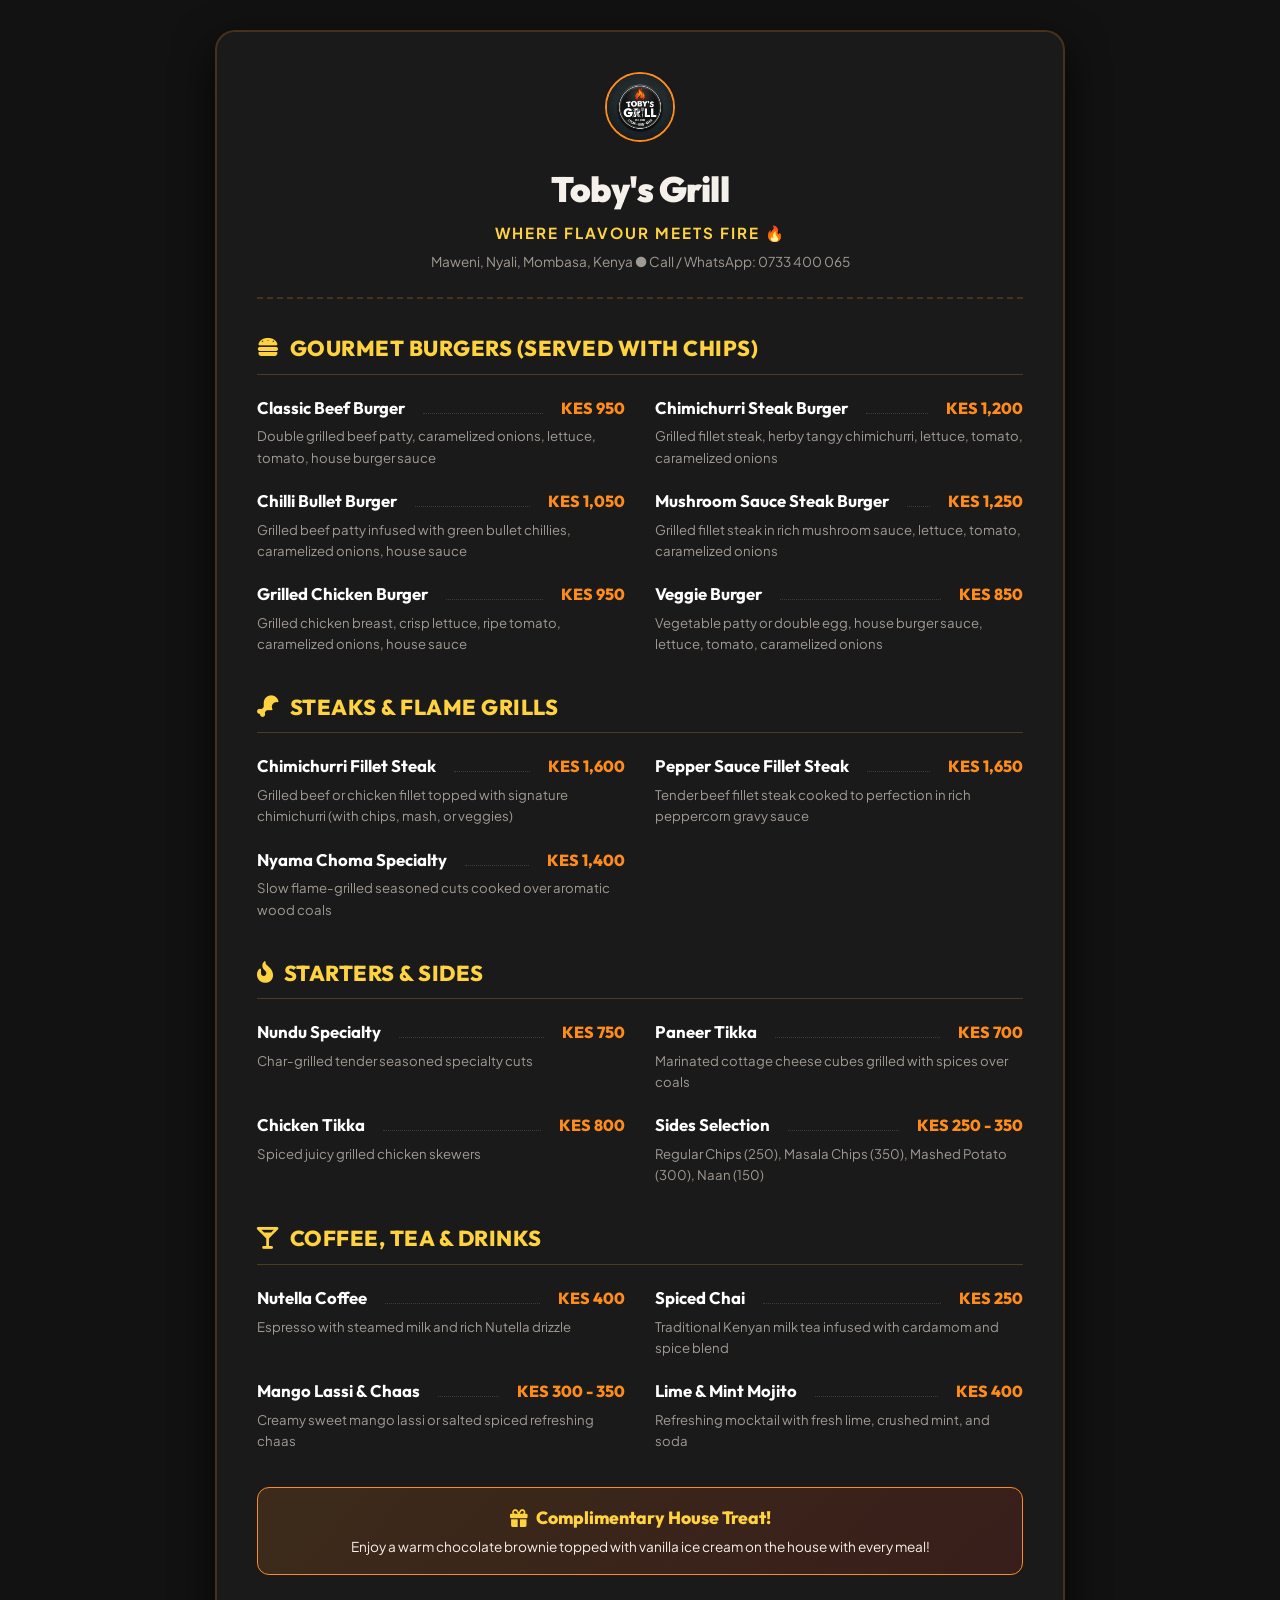
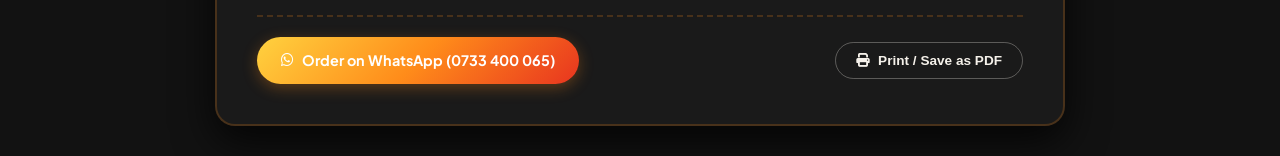
==== assets/menu/menu.html @ 83cc8712 "Add interactive digital menu mockup card (assets/menu/menu.html) and update menu pricing" ====
<!DOCTYPE html>
<html lang="en">
<head>
  <meta charset="UTF-8">
  <meta name="viewport" content="width=device-width, initial-scale=1.0">
  <title>Toby's Grill — Official Menu</title>
  
  <!-- Fonts & Icons -->
  <link rel="preconnect" href="https://fonts.googleapis.com">
  <link rel="preconnect" href="https://fonts.gstatic.com" crossorigin>
  <link href="https://fonts.googleapis.com/css2?family=Outfit:wght@600;700;800;900&family=Plus+Jakarta+Sans:wght@400;500;600;700&display=swap" rel="stylesheet">
  <link rel="stylesheet" href="https://cdnjs.cloudflare.com/ajax/libs/font-awesome/6.4.0/css/all.min.css">
  
  <style>
    :root {
      --bg-dark: #121212;
      --bg-card: #1a1a1a;
      --flame-yellow: #ffd23f;
      --flame-orange: #ff8c1a;
      --flame-red: #e8351f;
      --flame-gradient: linear-gradient(135deg, #ffd23f 0%, #ff8c1a 50%, #e8351f 100%);
      --text-main: #f5f1ea;
      --text-muted: #a09a92;
      --border-color: rgba(255, 140, 26, 0.2);
      --font-heading: 'Outfit', sans-serif;
      --font-body: 'Plus Jakarta Sans', sans-serif;
    }

    * { box-sizing: border-box; margin: 0; padding: 0; }
    body {
      background-color: var(--bg-dark);
      color: var(--text-main);
      font-family: var(--font-body);
      line-height: 1.6;
      padding: 30px 15px;
    }

    .menu-board {
      max-width: 850px;
      margin: 0 auto;
      background: var(--bg-card);
      border: 2px solid var(--border-color);
      border-radius: 20px;
      padding: 40px;
      box-shadow: 0 15px 40px rgba(0,0,0,0.8);
      position: relative;
    }

    .menu-header {
      text-align: center;
      padding-bottom: 24px;
      border-bottom: 2px dashed var(--border-color);
      margin-bottom: 32px;
    }

    .logo-badge {
      width: 70px;
      height: 70px;
      border-radius: 50%;
      border: 2px solid var(--flame-orange);
      margin: 0 auto 12px;
      object-fit: cover;
    }

    .menu-title {
      font-family: var(--font-heading);
      font-size: 2.2rem;
      font-weight: 900;
      letter-spacing: -0.5px;
    }

    .menu-tagline {
      color: var(--flame-yellow);
      font-size: 0.95rem;
      font-weight: 700;
      text-transform: uppercase;
      letter-spacing: 2px;
      margin-top: 4px;
    }

    .location-text {
      color: var(--text-muted);
      font-size: 0.85rem;
      margin-top: 6px;
    }

    .menu-section {
      margin-bottom: 36px;
    }

    .section-heading {
      font-family: var(--font-heading);
      font-size: 1.35rem;
      font-weight: 800;
      color: var(--flame-yellow);
      display: flex;
      align-items: center;
      gap: 10px;
      padding-bottom: 8px;
      border-bottom: 1px solid rgba(255, 210, 63, 0.2);
      margin-bottom: 20px;
      text-transform: uppercase;
      letter-spacing: 0.5px;
    }

    .menu-grid {
      display: grid;
      grid-template-columns: 1fr 1fr;
      gap: 20px 30px;
    }

    .menu-item {
      display: flex;
      flex-direction: column;
    }

    .item-header {
      display: flex;
      justify-content: space-between;
      align-items: baseline;
      gap: 10px;
    }

    .item-name {
      font-family: var(--font-heading);
      font-weight: 700;
      font-size: 1.05rem;
      color: #ffffff;
    }

    .item-dots {
      flex-grow: 1;
      border-bottom: 1px dotted rgba(255, 255, 255, 0.15);
      margin: 0 8px;
    }

    .item-price {
      font-family: var(--font-heading);
      font-weight: 800;
      font-size: 1rem;
      color: var(--flame-orange);
      white-space: nowrap;
    }

    .item-desc {
      font-size: 0.825rem;
      color: var(--text-muted);
      margin-top: 4px;
    }

    .treat-banner {
      background: linear-gradient(135deg, rgba(255, 140, 26, 0.15) 0%, rgba(232, 53, 31, 0.15) 100%);
      border: 1px solid var(--flame-orange);
      border-radius: 12px;
      padding: 16px 20px;
      text-align: center;
      margin-top: 24px;
    }

    .treat-title {
      font-family: var(--font-heading);
      font-weight: 800;
      color: var(--flame-yellow);
      font-size: 1.1rem;
      display: flex;
      align-items: center;
      justify-content: center;
      gap: 8px;
    }

    .treat-desc {
      font-size: 0.85rem;
      color: var(--text-main);
      margin-top: 4px;
    }

    .menu-footer {
      margin-top: 40px;
      padding-top: 20px;
      border-top: 2px dashed var(--border-color);
      display: flex;
      justify-content: space-between;
      align-items: center;
      flex-wrap: wrap;
      gap: 16px;
    }

    .btn-order {
      display: inline-flex;
      align-items: center;
      gap: 8px;
      background: var(--flame-gradient);
      color: #fff;
      padding: 12px 24px;
      border-radius: 9999px;
      font-weight: 700;
      text-decoration: none;
      font-size: 0.9rem;
      box-shadow: 0 4px 15px rgba(255,140,26,0.3);
    }

    .btn-print {
      display: inline-flex;
      align-items: center;
      gap: 8px;
      background: transparent;
      border: 1px solid rgba(245, 241, 234, 0.3);
      color: var(--text-main);
      padding: 10px 20px;
      border-radius: 9999px;
      font-weight: 600;
      cursor: pointer;
      font-size: 0.85rem;
    }

    @media (max-width: 768px) {
      .menu-board { padding: 24px 16px; }
      .menu-grid { grid-template-columns: 1fr; gap: 16px; }
      .menu-title { font-size: 1.75rem; }
      .menu-footer { flex-direction: column; text-align: center; }
      .btn-order, .btn-print { width: 100%; justify-content: center; }
    }

    @media print {
      body { background: #fff; color: #000; padding: 0; }
      .menu-board { border: 1px solid #000; box-shadow: none; background: #fff; color: #000; }
      .item-name { color: #000; }
      .item-price { color: #d32f2f; }
      .item-desc { color: #555; }
      .btn-order, .btn-print { display: none; }
    }
  </style>
</head>
<body>

  <div class="menu-board">
    
    <!-- Header -->
    <div class="menu-header">
      <img src="../images/logo.jpg" alt="Toby's Grill Logo" class="logo-badge">
      <h1 class="menu-title">Toby's Grill</h1>
      <div class="menu-tagline">Where Flavour Meets Fire 🔥</div>
      <div class="location-text">Maweni, Nyali, Mombasa, Kenya ● Call / WhatsApp: 0733 400 065</div>
    </div>

    <!-- Section 1: Burgers -->
    <div class="menu-section">
      <div class="section-heading"><i class="fas fa-hamburger"></i> Gourmet Burgers (Served with Chips)</div>
      <div class="menu-grid">
        
        <div class="menu-item">
          <div class="item-header">
            <span class="item-name">Classic Beef Burger</span>
            <span class="item-dots"></span>
            <span class="item-price">KES 950</span>
          </div>
          <p class="item-desc">Double grilled beef patty, caramelized onions, lettuce, tomato, house burger sauce</p>
        </div>

        <div class="menu-item">
          <div class="item-header">
            <span class="item-name">Chimichurri Steak Burger</span>
            <span class="item-dots"></span>
            <span class="item-price">KES 1,200</span>
          </div>
          <p class="item-desc">Grilled fillet steak, herby tangy chimichurri, lettuce, tomato, caramelized onions</p>
        </div>

        <div class="menu-item">
          <div class="item-header">
            <span class="item-name">Chilli Bullet Burger</span>
            <span class="item-dots"></span>
            <span class="item-price">KES 1,050</span>
          </div>
          <p class="item-desc">Grilled beef patty infused with green bullet chillies, caramelized onions, house sauce</p>
        </div>

        <div class="menu-item">
          <div class="item-header">
            <span class="item-name">Mushroom Sauce Steak Burger</span>
            <span class="item-dots"></span>
            <span class="item-price">KES 1,250</span>
          </div>
          <p class="item-desc">Grilled fillet steak in rich mushroom sauce, lettuce, tomato, caramelized onions</p>
        </div>

        <div class="menu-item">
          <div class="item-header">
            <span class="item-name">Grilled Chicken Burger</span>
            <span class="item-dots"></span>
            <span class="item-price">KES 950</span>
          </div>
          <p class="item-desc">Grilled chicken breast, crisp lettuce, ripe tomato, caramelized onions, house sauce</p>
        </div>

        <div class="menu-item">
          <div class="item-header">
            <span class="item-name">Veggie Burger</span>
            <span class="item-dots"></span>
            <span class="item-price">KES 850</span>
          </div>
          <p class="item-desc">Vegetable patty or double egg, house burger sauce, lettuce, tomato, caramelized onions</p>
        </div>

      </div>
    </div>

    <!-- Section 2: Steaks & Grills -->
    <div class="menu-section">
      <div class="section-heading"><i class="fas fa-drumstick-bite"></i> Steaks & Flame Grills</div>
      <div class="menu-grid">
        
        <div class="menu-item">
          <div class="item-header">
            <span class="item-name">Chimichurri Fillet Steak</span>
            <span class="item-dots"></span>
            <span class="item-price">KES 1,600</span>
          </div>
          <p class="item-desc">Grilled beef or chicken fillet topped with signature chimichurri (with chips, mash, or veggies)</p>
        </div>

        <div class="menu-item">
          <div class="item-header">
            <span class="item-name">Pepper Sauce Fillet Steak</span>
            <span class="item-dots"></span>
            <span class="item-price">KES 1,650</span>
          </div>
          <p class="item-desc">Tender beef fillet steak cooked to perfection in rich peppercorn gravy sauce</p>
        </div>

        <div class="menu-item">
          <div class="item-header">
            <span class="item-name">Nyama Choma Specialty</span>
            <span class="item-dots"></span>
            <span class="item-price">KES 1,400</span>
          </div>
          <p class="item-desc">Slow flame-grilled seasoned cuts cooked over aromatic wood coals</p>
        </div>

      </div>
    </div>

    <!-- Section 3: Starters & Sides -->
    <div class="menu-section">
      <div class="section-heading"><i class="fas fa-fire-alt"></i> Starters & Sides</div>
      <div class="menu-grid">
        
        <div class="menu-item">
          <div class="item-header">
            <span class="item-name">Nundu Specialty</span>
            <span class="item-dots"></span>
            <span class="item-price">KES 750</span>
          </div>
          <p class="item-desc">Char-grilled tender seasoned specialty cuts</p>
        </div>

        <div class="menu-item">
          <div class="item-header">
            <span class="item-name">Paneer Tikka</span>
            <span class="item-dots"></span>
            <span class="item-price">KES 700</span>
          </div>
          <p class="item-desc">Marinated cottage cheese cubes grilled with spices over coals</p>
        </div>

        <div class="menu-item">
          <div class="item-header">
            <span class="item-name">Chicken Tikka</span>
            <span class="item-dots"></span>
            <span class="item-price">KES 800</span>
          </div>
          <p class="item-desc">Spiced juicy grilled chicken skewers</p>
        </div>

        <div class="menu-item">
          <div class="item-header">
            <span class="item-name">Sides Selection</span>
            <span class="item-dots"></span>
            <span class="item-price">KES 250 - 350</span>
          </div>
          <p class="item-desc">Regular Chips (250), Masala Chips (350), Mashed Potato (300), Naan (150)</p>
        </div>

      </div>
    </div>

    <!-- Section 4: Drinks & Beverages -->
    <div class="menu-section">
      <div class="section-heading"><i class="fas fa-glass-martini-alt"></i> Coffee, Tea & Drinks</div>
      <div class="menu-grid">
        
        <div class="menu-item">
          <div class="item-header">
            <span class="item-name">Nutella Coffee</span>
            <span class="item-dots"></span>
            <span class="item-price">KES 400</span>
          </div>
          <p class="item-desc">Espresso with steamed milk and rich Nutella drizzle</p>
        </div>

        <div class="menu-item">
          <div class="item-header">
            <span class="item-name">Spiced Chai</span>
            <span class="item-dots"></span>
            <span class="item-price">KES 250</span>
          </div>
          <p class="item-desc">Traditional Kenyan milk tea infused with cardamom and spice blend</p>
        </div>

        <div class="menu-item">
          <div class="item-header">
            <span class="item-name">Mango Lassi & Chaas</span>
            <span class="item-dots"></span>
            <span class="item-price">KES 300 - 350</span>
          </div>
          <p class="item-desc">Creamy sweet mango lassi or salted spiced refreshing chaas</p>
        </div>

        <div class="menu-item">
          <div class="item-header">
            <span class="item-name">Lime & Mint Mojito</span>
            <span class="item-dots"></span>
            <span class="item-price">KES 400</span>
          </div>
          <p class="item-desc">Refreshing mocktail with fresh lime, crushed mint, and soda</p>
        </div>

      </div>
    </div>

    <!-- Complimentary Banner -->
    <div class="treat-banner">
      <div class="treat-title"><i class="fas fa-gift"></i> Complimentary House Treat!</div>
      <div class="treat-desc">Enjoy a warm chocolate brownie topped with vanilla ice cream on the house with every meal!</div>
    </div>

    <!-- Footer -->
    <div class="menu-footer">
      <a href="https://wa.me/254733400065?text=Hi%20Toby's%20Grill,%20I'd%20like%20to%20place%20an%20order%20from%20the%20menu%20%F0%9F%94%A5" 
         target="_blank" class="btn-order">
        <i class="fab fa-whatsapp"></i> Order on WhatsApp (0733 400 065)
      </a>

      <button class="btn-print" onclick="window.print();">
        <i class="fas fa-print"></i> Print / Save as PDF
      </button>
    </div>

  </div>

</body>
</html>
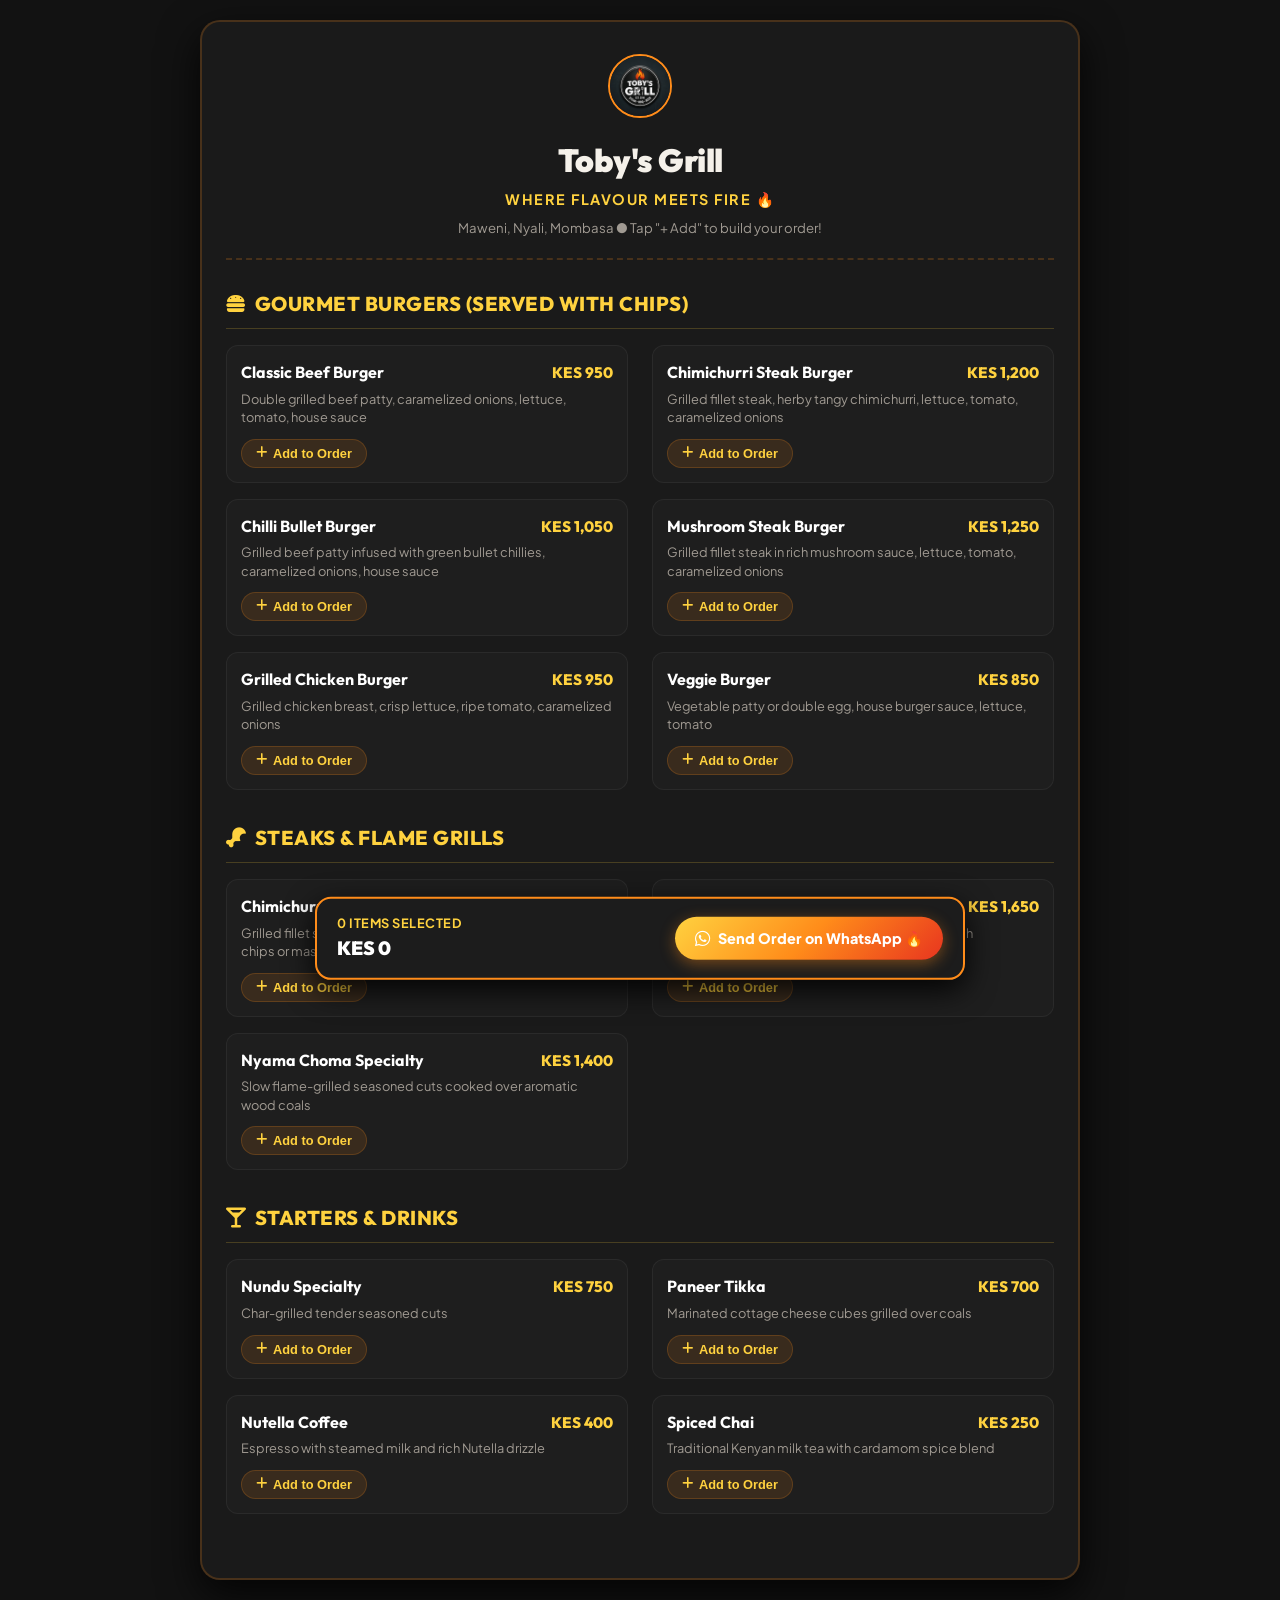
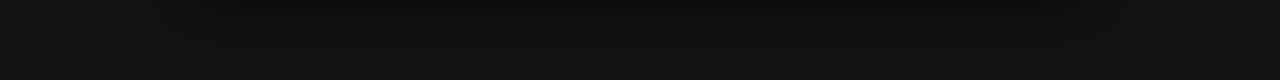
==== commit 3d5f077c: "Add interactive multi-item selection and floating WhatsApp order cart bar" ====
--- a/assets/menu/menu.html
+++ b/assets/menu/menu.html
@@ -3,7 +3,7 @@
 <head>
   <meta charset="UTF-8">
   <meta name="viewport" content="width=device-width, initial-scale=1.0">
-  <title>Toby's Grill — Official Menu</title>
+  <title>Toby's Grill — Interactive Menu & Order Builder</title>
   
   <!-- Fonts & Icons -->
   <link rel="preconnect" href="https://fonts.googleapis.com">
@@ -32,73 +32,73 @@
       color: var(--text-main);
       font-family: var(--font-body);
       line-height: 1.6;
-      padding: 30px 15px;
+      padding: 20px 15px 100px; /* Extra bottom space for floating cart */
     }
 
     .menu-board {
-      max-width: 850px;
+      max-width: 880px;
       margin: 0 auto;
       background: var(--bg-card);
       border: 2px solid var(--border-color);
       border-radius: 20px;
-      padding: 40px;
+      padding: 32px 24px;
       box-shadow: 0 15px 40px rgba(0,0,0,0.8);
       position: relative;
     }
 
     .menu-header {
       text-align: center;
-      padding-bottom: 24px;
+      padding-bottom: 20px;
       border-bottom: 2px dashed var(--border-color);
-      margin-bottom: 32px;
+      margin-bottom: 28px;
     }
 
     .logo-badge {
-      width: 70px;
-      height: 70px;
+      width: 64px;
+      height: 64px;
       border-radius: 50%;
       border: 2px solid var(--flame-orange);
-      margin: 0 auto 12px;
+      margin: 0 auto 10px;
       object-fit: cover;
     }
 
     .menu-title {
       font-family: var(--font-heading);
-      font-size: 2.2rem;
+      font-size: 2rem;
       font-weight: 900;
       letter-spacing: -0.5px;
     }
 
     .menu-tagline {
       color: var(--flame-yellow);
-      font-size: 0.95rem;
+      font-size: 0.9rem;
       font-weight: 700;
       text-transform: uppercase;
-      letter-spacing: 2px;
-      margin-top: 4px;
+      letter-spacing: 1.5px;
+      margin-top: 2px;
     }
 
     .location-text {
       color: var(--text-muted);
-      font-size: 0.85rem;
+      font-size: 0.825rem;
       margin-top: 6px;
     }
 
     .menu-section {
-      margin-bottom: 36px;
+      margin-bottom: 32px;
     }
 
     .section-heading {
       font-family: var(--font-heading);
-      font-size: 1.35rem;
+      font-size: 1.25rem;
       font-weight: 800;
       color: var(--flame-yellow);
       display: flex;
       align-items: center;
-      gap: 10px;
+      gap: 8px;
       padding-bottom: 8px;
       border-bottom: 1px solid rgba(255, 210, 63, 0.2);
-      margin-bottom: 20px;
+      margin-bottom: 16px;
       text-transform: uppercase;
       letter-spacing: 0.5px;
     }
@@ -106,128 +106,189 @@
     .menu-grid {
       display: grid;
       grid-template-columns: 1fr 1fr;
-      gap: 20px 30px;
+      gap: 16px 24px;
     }
 
     .menu-item {
+      background: rgba(255, 255, 255, 0.02);
+      border: 1px solid rgba(255, 255, 255, 0.05);
+      border-radius: 12px;
+      padding: 14px;
       display: flex;
       flex-direction: column;
+      justify-content: space-between;
+      transition: border-color 0.2s ease;
+    }
+
+    .menu-item:hover, .menu-item.selected {
+      border-color: var(--flame-orange);
     }
 
     .item-header {
       display: flex;
       justify-content: space-between;
       align-items: baseline;
-      gap: 10px;
+      gap: 8px;
     }
 
     .item-name {
       font-family: var(--font-heading);
       font-weight: 700;
-      font-size: 1.05rem;
+      font-size: 1rem;
       color: #ffffff;
-    }
-
-    .item-dots {
-      flex-grow: 1;
-      border-bottom: 1px dotted rgba(255, 255, 255, 0.15);
-      margin: 0 8px;
     }
 
     .item-price {
       font-family: var(--font-heading);
       font-weight: 800;
-      font-size: 1rem;
-      color: var(--flame-orange);
+      font-size: 0.95rem;
+      color: var(--flame-yellow);
       white-space: nowrap;
     }
 
     .item-desc {
-      font-size: 0.825rem;
+      font-size: 0.8rem;
       color: var(--text-muted);
-      margin-top: 4px;
-    }
-
-    .treat-banner {
-      background: linear-gradient(135deg, rgba(255, 140, 26, 0.15) 0%, rgba(232, 53, 31, 0.15) 100%);
+      margin: 4px 0 12px;
+      line-height: 1.45;
+    }
+
+    .item-action-bar {
+      display: flex;
+      align-items: center;
+      justify-content: space-between;
+      margin-top: auto;
+    }
+
+    .add-btn {
+      background: rgba(255, 140, 26, 0.12);
+      color: var(--flame-yellow);
+      border: 1px solid var(--border-color);
+      padding: 6px 14px;
+      border-radius: 9999px;
+      font-size: 0.8rem;
+      font-weight: 700;
+      cursor: pointer;
+      display: inline-flex;
+      align-items: center;
+      gap: 6px;
+      transition: all 0.2s ease;
+    }
+
+    .add-btn:hover {
+      background: var(--flame-gradient);
+      color: #fff;
+      border-color: transparent;
+    }
+
+    .qty-controls {
+      display: none;
+      align-items: center;
+      gap: 8px;
+      background: rgba(255, 140, 26, 0.15);
       border: 1px solid var(--flame-orange);
-      border-radius: 12px;
-      padding: 16px 20px;
-      text-align: center;
-      margin-top: 24px;
-    }
-
-    .treat-title {
-      font-family: var(--font-heading);
+      border-radius: 9999px;
+      padding: 3px 8px;
+    }
+
+    .qty-btn {
+      background: none;
+      border: none;
+      color: var(--flame-yellow);
+      font-size: 0.9rem;
       font-weight: 800;
-      color: var(--flame-yellow);
-      font-size: 1.1rem;
+      cursor: pointer;
+      width: 24px;
+      height: 24px;
       display: flex;
       align-items: center;
       justify-content: center;
-      gap: 8px;
-    }
-
-    .treat-desc {
+      border-radius: 50%;
+    }
+
+    .qty-btn:hover {
+      background: rgba(255, 255, 255, 0.2);
+    }
+
+    .qty-count {
       font-size: 0.85rem;
-      color: var(--text-main);
-      margin-top: 4px;
-    }
-
-    .menu-footer {
-      margin-top: 40px;
-      padding-top: 20px;
-      border-top: 2px dashed var(--border-color);
+      font-weight: 800;
+      color: #ffffff;
+      min-width: 16px;
+      text-align: center;
+    }
+
+    /* Floating WhatsApp Cart Bar */
+    .floating-cart {
+      position: fixed;
+      bottom: 20px;
+      left: 50%;
+      transform: translateX(-50%) translateY(120%);
+      width: 90%;
+      max-width: 650px;
+      background: #1c1c1c;
+      border: 2px solid var(--flame-orange);
+      border-radius: 16px;
+      padding: 14px 20px;
+      box-shadow: 0 10px 30px rgba(0, 0, 0, 0.9);
       display: flex;
+      align-items: center;
       justify-content: space-between;
-      align-items: center;
-      flex-wrap: wrap;
-      gap: 16px;
-    }
-
-    .btn-order {
+      gap: 12px;
+      z-index: 1000;
+      transition: transform 0.35s cubic-bezier(0.175, 0.885, 0.32, 1.275);
+    }
+
+    .floating-cart.active {
+      transform: translateX(-50%) translateY(0);
+    }
+
+    .cart-summary {
+      display: flex;
+      flex-direction: column;
+    }
+
+    .cart-count-badge {
+      font-size: 0.8rem;
+      color: var(--flame-yellow);
+      font-weight: 700;
+      text-transform: uppercase;
+      letter-spacing: 0.5px;
+    }
+
+    .cart-total-price {
+      font-family: var(--font-heading);
+      font-size: 1.2rem;
+      font-weight: 900;
+      color: #ffffff;
+    }
+
+    .btn-send-whatsapp {
+      background: var(--flame-gradient);
+      color: #ffffff;
+      padding: 10px 20px;
+      border-radius: 9999px;
+      font-weight: 800;
+      font-size: 0.9rem;
+      border: none;
+      cursor: pointer;
       display: inline-flex;
       align-items: center;
       gap: 8px;
-      background: var(--flame-gradient);
-      color: #fff;
-      padding: 12px 24px;
-      border-radius: 9999px;
-      font-weight: 700;
       text-decoration: none;
-      font-size: 0.9rem;
-      box-shadow: 0 4px 15px rgba(255,140,26,0.3);
-    }
-
-    .btn-print {
-      display: inline-flex;
-      align-items: center;
-      gap: 8px;
-      background: transparent;
-      border: 1px solid rgba(245, 241, 234, 0.3);
-      color: var(--text-main);
-      padding: 10px 20px;
-      border-radius: 9999px;
-      font-weight: 600;
-      cursor: pointer;
-      font-size: 0.85rem;
+      box-shadow: 0 4px 15px rgba(255, 140, 26, 0.4);
+    }
+
+    .btn-send-whatsapp:hover {
+      transform: scale(1.03);
     }
 
     @media (max-width: 768px) {
-      .menu-board { padding: 24px 16px; }
-      .menu-grid { grid-template-columns: 1fr; gap: 16px; }
-      .menu-title { font-size: 1.75rem; }
-      .menu-footer { flex-direction: column; text-align: center; }
-      .btn-order, .btn-print { width: 100%; justify-content: center; }
-    }
-
-    @media print {
-      body { background: #fff; color: #000; padding: 0; }
-      .menu-board { border: 1px solid #000; box-shadow: none; background: #fff; color: #000; }
-      .item-name { color: #000; }
-      .item-price { color: #d32f2f; }
-      .item-desc { color: #555; }
-      .btn-order, .btn-print { display: none; }
+      .menu-board { padding: 20px 14px; }
+      .menu-grid { grid-template-columns: 1fr; }
+      .floating-cart { width: 94%; padding: 12px 14px; }
+      .cart-total-price { font-size: 1.05rem; }
+      .btn-send-whatsapp { font-size: 0.825rem; padding: 9px 14px; }
     }
   </style>
 </head>
@@ -240,7 +301,7 @@
       <img src="../images/logo.jpg" alt="Toby's Grill Logo" class="logo-badge">
       <h1 class="menu-title">Toby's Grill</h1>
       <div class="menu-tagline">Where Flavour Meets Fire 🔥</div>
-      <div class="location-text">Maweni, Nyali, Mombasa, Kenya ● Call / WhatsApp: 0733 400 065</div>
+      <div class="location-text">Maweni, Nyali, Mombasa ● Tap "+ Add" to build your order!</div>
     </div>
 
     <!-- Section 1: Burgers -->
@@ -248,58 +309,100 @@
       <div class="section-heading"><i class="fas fa-hamburger"></i> Gourmet Burgers (Served with Chips)</div>
       <div class="menu-grid">
         
-        <div class="menu-item">
+        <div class="menu-item" data-id="classic-beef" data-name="Classic Beef Burger" data-price="950">
           <div class="item-header">
             <span class="item-name">Classic Beef Burger</span>
-            <span class="item-dots"></span>
             <span class="item-price">KES 950</span>
           </div>
-          <p class="item-desc">Double grilled beef patty, caramelized onions, lettuce, tomato, house burger sauce</p>
-        </div>
-
-        <div class="menu-item">
+          <p class="item-desc">Double grilled beef patty, caramelized onions, lettuce, tomato, house sauce</p>
+          <div class="item-action-bar">
+            <button class="add-btn" onclick="addToCart(this)"><i class="fas fa-plus"></i> Add to Order</button>
+            <div class="qty-controls">
+              <button class="qty-btn" onclick="changeQty(this, -1)">-</button>
+              <span class="qty-count">1</span>
+              <button class="qty-btn" onclick="changeQty(this, 1)">+</button>
+            </div>
+          </div>
+        </div>
+
+        <div class="menu-item" data-id="chimichurri-burger" data-name="Chimichurri Steak Burger" data-price="1200">
           <div class="item-header">
             <span class="item-name">Chimichurri Steak Burger</span>
-            <span class="item-dots"></span>
             <span class="item-price">KES 1,200</span>
           </div>
           <p class="item-desc">Grilled fillet steak, herby tangy chimichurri, lettuce, tomato, caramelized onions</p>
-        </div>
-
-        <div class="menu-item">
+          <div class="item-action-bar">
+            <button class="add-btn" onclick="addToCart(this)"><i class="fas fa-plus"></i> Add to Order</button>
+            <div class="qty-controls">
+              <button class="qty-btn" onclick="changeQty(this, -1)">-</button>
+              <span class="qty-count">1</span>
+              <button class="qty-btn" onclick="changeQty(this, 1)">+</button>
+            </div>
+          </div>
+        </div>
+
+        <div class="menu-item" data-id="chilli-bullet" data-name="Chilli Bullet Burger" data-price="1050">
           <div class="item-header">
             <span class="item-name">Chilli Bullet Burger</span>
-            <span class="item-dots"></span>
             <span class="item-price">KES 1,050</span>
           </div>
           <p class="item-desc">Grilled beef patty infused with green bullet chillies, caramelized onions, house sauce</p>
-        </div>
-
-        <div class="menu-item">
-          <div class="item-header">
-            <span class="item-name">Mushroom Sauce Steak Burger</span>
-            <span class="item-dots"></span>
+          <div class="item-action-bar">
+            <button class="add-btn" onclick="addToCart(this)"><i class="fas fa-plus"></i> Add to Order</button>
+            <div class="qty-controls">
+              <button class="qty-btn" onclick="changeQty(this, -1)">-</button>
+              <span class="qty-count">1</span>
+              <button class="qty-btn" onclick="changeQty(this, 1)">+</button>
+            </div>
+          </div>
+        </div>
+
+        <div class="menu-item" data-id="mushroom-steak-burger" data-name="Mushroom Sauce Steak Burger" data-price="1250">
+          <div class="item-header">
+            <span class="item-name">Mushroom Steak Burger</span>
             <span class="item-price">KES 1,250</span>
           </div>
           <p class="item-desc">Grilled fillet steak in rich mushroom sauce, lettuce, tomato, caramelized onions</p>
-        </div>
-
-        <div class="menu-item">
+          <div class="item-action-bar">
+            <button class="add-btn" onclick="addToCart(this)"><i class="fas fa-plus"></i> Add to Order</button>
+            <div class="qty-controls">
+              <button class="qty-btn" onclick="changeQty(this, -1)">-</button>
+              <span class="qty-count">1</span>
+              <button class="qty-btn" onclick="changeQty(this, 1)">+</button>
+            </div>
+          </div>
+        </div>
+
+        <div class="menu-item" data-id="chicken-burger" data-name="Grilled Chicken Burger" data-price="950">
           <div class="item-header">
             <span class="item-name">Grilled Chicken Burger</span>
-            <span class="item-dots"></span>
             <span class="item-price">KES 950</span>
           </div>
-          <p class="item-desc">Grilled chicken breast, crisp lettuce, ripe tomato, caramelized onions, house sauce</p>
-        </div>
-
-        <div class="menu-item">
+          <p class="item-desc">Grilled chicken breast, crisp lettuce, ripe tomato, caramelized onions</p>
+          <div class="item-action-bar">
+            <button class="add-btn" onclick="addToCart(this)"><i class="fas fa-plus"></i> Add to Order</button>
+            <div class="qty-controls">
+              <button class="qty-btn" onclick="changeQty(this, -1)">-</button>
+              <span class="qty-count">1</span>
+              <button class="qty-btn" onclick="changeQty(this, 1)">+</button>
+            </div>
+          </div>
+        </div>
+
+        <div class="menu-item" data-id="veggie-burger" data-name="Veggie Burger" data-price="850">
           <div class="item-header">
             <span class="item-name">Veggie Burger</span>
-            <span class="item-dots"></span>
             <span class="item-price">KES 850</span>
           </div>
-          <p class="item-desc">Vegetable patty or double egg, house burger sauce, lettuce, tomato, caramelized onions</p>
+          <p class="item-desc">Vegetable patty or double egg, house burger sauce, lettuce, tomato</p>
+          <div class="item-action-bar">
+            <button class="add-btn" onclick="addToCart(this)"><i class="fas fa-plus"></i> Add to Order</button>
+            <div class="qty-controls">
+              <button class="qty-btn" onclick="changeQty(this, -1)">-</button>
+              <span class="qty-count">1</span>
+              <button class="qty-btn" onclick="changeQty(this, 1)">+</button>
+            </div>
+          </div>
         </div>
 
       </div>
@@ -310,143 +413,238 @@
       <div class="section-heading"><i class="fas fa-drumstick-bite"></i> Steaks & Flame Grills</div>
       <div class="menu-grid">
         
-        <div class="menu-item">
+        <div class="menu-item" data-id="chimichurri-steak" data-name="Chimichurri Fillet Steak" data-price="1600">
           <div class="item-header">
             <span class="item-name">Chimichurri Fillet Steak</span>
-            <span class="item-dots"></span>
             <span class="item-price">KES 1,600</span>
           </div>
-          <p class="item-desc">Grilled beef or chicken fillet topped with signature chimichurri (with chips, mash, or veggies)</p>
-        </div>
-
-        <div class="menu-item">
+          <p class="item-desc">Grilled fillet steak topped with signature chimichurri (with chips or mash)</p>
+          <div class="item-action-bar">
+            <button class="add-btn" onclick="addToCart(this)"><i class="fas fa-plus"></i> Add to Order</button>
+            <div class="qty-controls">
+              <button class="qty-btn" onclick="changeQty(this, -1)">-</button>
+              <span class="qty-count">1</span>
+              <button class="qty-btn" onclick="changeQty(this, 1)">+</button>
+            </div>
+          </div>
+        </div>
+
+        <div class="menu-item" data-id="pepper-steak" data-name="Pepper Sauce Fillet Steak" data-price="1650">
           <div class="item-header">
             <span class="item-name">Pepper Sauce Fillet Steak</span>
-            <span class="item-dots"></span>
             <span class="item-price">KES 1,650</span>
           </div>
           <p class="item-desc">Tender beef fillet steak cooked to perfection in rich peppercorn gravy sauce</p>
-        </div>
-
-        <div class="menu-item">
+          <div class="item-action-bar">
+            <button class="add-btn" onclick="addToCart(this)"><i class="fas fa-plus"></i> Add to Order</button>
+            <div class="qty-controls">
+              <button class="qty-btn" onclick="changeQty(this, -1)">-</button>
+              <span class="qty-count">1</span>
+              <button class="qty-btn" onclick="changeQty(this, 1)">+</button>
+            </div>
+          </div>
+        </div>
+
+        <div class="menu-item" data-id="nyama-choma" data-name="Nyama Choma Specialty" data-price="1400">
           <div class="item-header">
             <span class="item-name">Nyama Choma Specialty</span>
-            <span class="item-dots"></span>
             <span class="item-price">KES 1,400</span>
           </div>
           <p class="item-desc">Slow flame-grilled seasoned cuts cooked over aromatic wood coals</p>
+          <div class="item-action-bar">
+            <button class="add-btn" onclick="addToCart(this)"><i class="fas fa-plus"></i> Add to Order</button>
+            <div class="qty-controls">
+              <button class="qty-btn" onclick="changeQty(this, -1)">-</button>
+              <span class="qty-count">1</span>
+              <button class="qty-btn" onclick="changeQty(this, 1)">+</button>
+            </div>
+          </div>
         </div>
 
       </div>
     </div>
 
-    <!-- Section 3: Starters & Sides -->
+    <!-- Section 3: Starters & Drinks -->
     <div class="menu-section">
-      <div class="section-heading"><i class="fas fa-fire-alt"></i> Starters & Sides</div>
+      <div class="section-heading"><i class="fas fa-glass-martini-alt"></i> Starters & Drinks</div>
       <div class="menu-grid">
         
-        <div class="menu-item">
+        <div class="menu-item" data-id="nundu" data-name="Nundu Specialty" data-price="750">
           <div class="item-header">
             <span class="item-name">Nundu Specialty</span>
-            <span class="item-dots"></span>
             <span class="item-price">KES 750</span>
           </div>
-          <p class="item-desc">Char-grilled tender seasoned specialty cuts</p>
-        </div>
-
-        <div class="menu-item">
+          <p class="item-desc">Char-grilled tender seasoned cuts</p>
+          <div class="item-action-bar">
+            <button class="add-btn" onclick="addToCart(this)"><i class="fas fa-plus"></i> Add to Order</button>
+            <div class="qty-controls">
+              <button class="qty-btn" onclick="changeQty(this, -1)">-</button>
+              <span class="qty-count">1</span>
+              <button class="qty-btn" onclick="changeQty(this, 1)">+</button>
+            </div>
+          </div>
+        </div>
+
+        <div class="menu-item" data-id="paneer-tikka" data-name="Paneer Tikka" data-price="700">
           <div class="item-header">
             <span class="item-name">Paneer Tikka</span>
-            <span class="item-dots"></span>
             <span class="item-price">KES 700</span>
           </div>
-          <p class="item-desc">Marinated cottage cheese cubes grilled with spices over coals</p>
-        </div>
-
-        <div class="menu-item">
-          <div class="item-header">
-            <span class="item-name">Chicken Tikka</span>
-            <span class="item-dots"></span>
-            <span class="item-price">KES 800</span>
-          </div>
-          <p class="item-desc">Spiced juicy grilled chicken skewers</p>
-        </div>
-
-        <div class="menu-item">
-          <div class="item-header">
-            <span class="item-name">Sides Selection</span>
-            <span class="item-dots"></span>
-            <span class="item-price">KES 250 - 350</span>
-          </div>
-          <p class="item-desc">Regular Chips (250), Masala Chips (350), Mashed Potato (300), Naan (150)</p>
+          <p class="item-desc">Marinated cottage cheese cubes grilled over coals</p>
+          <div class="item-action-bar">
+            <button class="add-btn" onclick="addToCart(this)"><i class="fas fa-plus"></i> Add to Order</button>
+            <div class="qty-controls">
+              <button class="qty-btn" onclick="changeQty(this, -1)">-</button>
+              <span class="qty-count">1</span>
+              <button class="qty-btn" onclick="changeQty(this, 1)">+</button>
+            </div>
+          </div>
+        </div>
+
+        <div class="menu-item" data-id="nutella-coffee" data-name="Nutella Coffee" data-price="400">
+          <div class="item-header">
+            <span class="item-name">Nutella Coffee</span>
+            <span class="item-price">KES 400</span>
+          </div>
+          <p class="item-desc">Espresso with steamed milk and rich Nutella drizzle</p>
+          <div class="item-action-bar">
+            <button class="add-btn" onclick="addToCart(this)"><i class="fas fa-plus"></i> Add to Order</button>
+            <div class="qty-controls">
+              <button class="qty-btn" onclick="changeQty(this, -1)">-</button>
+              <span class="qty-count">1</span>
+              <button class="qty-btn" onclick="changeQty(this, 1)">+</button>
+            </div>
+          </div>
+        </div>
+
+        <div class="menu-item" data-id="spiced-chai" data-name="Spiced Chai" data-price="250">
+          <div class="item-header">
+            <span class="item-name">Spiced Chai</span>
+            <span class="item-price">KES 250</span>
+          </div>
+          <p class="item-desc">Traditional Kenyan milk tea with cardamom spice blend</p>
+          <div class="item-action-bar">
+            <button class="add-btn" onclick="addToCart(this)"><i class="fas fa-plus"></i> Add to Order</button>
+            <div class="qty-controls">
+              <button class="qty-btn" onclick="changeQty(this, -1)">-</button>
+              <span class="qty-count">1</span>
+              <button class="qty-btn" onclick="changeQty(this, 1)">+</button>
+            </div>
+          </div>
         </div>
 
       </div>
     </div>
 
-    <!-- Section 4: Drinks & Beverages -->
-    <div class="menu-section">
-      <div class="section-heading"><i class="fas fa-glass-martini-alt"></i> Coffee, Tea & Drinks</div>
-      <div class="menu-grid">
-        
-        <div class="menu-item">
-          <div class="item-header">
-            <span class="item-name">Nutella Coffee</span>
-            <span class="item-dots"></span>
-            <span class="item-price">KES 400</span>
-          </div>
-          <p class="item-desc">Espresso with steamed milk and rich Nutella drizzle</p>
-        </div>
-
-        <div class="menu-item">
-          <div class="item-header">
-            <span class="item-name">Spiced Chai</span>
-            <span class="item-dots"></span>
-            <span class="item-price">KES 250</span>
-          </div>
-          <p class="item-desc">Traditional Kenyan milk tea infused with cardamom and spice blend</p>
-        </div>
-
-        <div class="menu-item">
-          <div class="item-header">
-            <span class="item-name">Mango Lassi & Chaas</span>
-            <span class="item-dots"></span>
-            <span class="item-price">KES 300 - 350</span>
-          </div>
-          <p class="item-desc">Creamy sweet mango lassi or salted spiced refreshing chaas</p>
-        </div>
-
-        <div class="menu-item">
-          <div class="item-header">
-            <span class="item-name">Lime & Mint Mojito</span>
-            <span class="item-dots"></span>
-            <span class="item-price">KES 400</span>
-          </div>
-          <p class="item-desc">Refreshing mocktail with fresh lime, crushed mint, and soda</p>
-        </div>
-
-      </div>
+  </div>
+
+  <!-- Floating WhatsApp Order Basket -->
+  <div class="floating-cart" id="floating-cart">
+    <div class="cart-summary">
+      <span class="cart-count-badge" id="cart-count">0 ITEMS SELECTED</span>
+      <span class="cart-total-price" id="cart-price">KES 0</span>
     </div>
 
-    <!-- Complimentary Banner -->
-    <div class="treat-banner">
-      <div class="treat-title"><i class="fas fa-gift"></i> Complimentary House Treat!</div>
-      <div class="treat-desc">Enjoy a warm chocolate brownie topped with vanilla ice cream on the house with every meal!</div>
-    </div>
-
-    <!-- Footer -->
-    <div class="menu-footer">
-      <a href="https://wa.me/254733400065?text=Hi%20Toby's%20Grill,%20I'd%20like%20to%20place%20an%20order%20from%20the%20menu%20%F0%9F%94%A5" 
-         target="_blank" class="btn-order">
-        <i class="fab fa-whatsapp"></i> Order on WhatsApp (0733 400 065)
-      </a>
-
-      <button class="btn-print" onclick="window.print();">
-        <i class="fas fa-print"></i> Print / Save as PDF
-      </button>
-    </div>
-
+    <a href="#" class="btn-send-whatsapp" id="whatsapp-order-link" target="_blank" onclick="sendOrderToWhatsApp(event)">
+      <i class="fab fa-whatsapp" style="font-size: 1.1rem;"></i> Send Order on WhatsApp 🔥
+    </a>
   </div>
 
+  <script>
+    // Cart Data Structure: { itemId: { name, price, qty } }
+    const cart = {};
+
+    function addToCart(btnElement) {
+      const itemCard = btnElement.closest('.menu-item');
+      const itemId = itemCard.getAttribute('data-id');
+      const name = itemCard.getAttribute('data-name');
+      const price = parseInt(itemCard.getAttribute('data-price'));
+
+      if (!cart[itemId]) {
+        cart[itemId] = { name, price, qty: 1 };
+      }
+
+      updateItemUI(itemCard, 1);
+      updateFloatingCart();
+    }
+
+    function changeQty(btnElement, delta) {
+      const itemCard = btnElement.closest('.menu-item');
+      const itemId = itemCard.getAttribute('data-id');
+
+      if (cart[itemId]) {
+        cart[itemId].qty += delta;
+
+        if (cart[itemId].qty <= 0) {
+          delete cart[itemId];
+          updateItemUI(itemCard, 0);
+        } else {
+          updateItemUI(itemCard, cart[itemId].qty);
+        }
+      }
+
+      updateFloatingCart();
+    }
+
+    function updateItemUI(itemCard, qty) {
+      const addBtn = itemCard.querySelector('.add-btn');
+      const qtyControls = itemCard.querySelector('.qty-controls');
+      const qtyCount = itemCard.querySelector('.qty-count');
+
+      if (qty > 0) {
+        itemCard.classList.add('selected');
+        addBtn.style.display = 'none';
+        qtyControls.style.display = 'flex';
+        qtyCount.textContent = qty;
+      } else {
+        itemCard.classList.remove('selected');
+        addBtn.style.display = 'inline-flex';
+        qtyControls.style.display = 'none';
+      }
+    }
+
+    function updateFloatingCart() {
+      const floatingCart = document.getElementById('floating-cart');
+      const countBadge = document.getElementById('cart-count');
+      const priceBadge = document.getElementById('cart-price');
+
+      let totalItems = 0;
+      let totalPrice = 0;
+
+      Object.values(cart).forEach(item => {
+        totalItems += item.qty;
+        totalPrice += item.price * item.qty;
+      });
+
+      if (totalItems > 0) {
+        countBadge.textContent = `${totalItems} ${totalItems === 1 ? 'ITEM' : 'ITEMS'} SELECTED`;
+        priceBadge.textContent = `KES ${totalPrice.toLocaleString()}`;
+        floatingCart.classList.add('active');
+      } else {
+        floatingCart.classList.remove('active');
+      }
+    }
+
+    function sendOrderToWhatsApp(e) {
+      e.preventDefault();
+
+      let orderText = "Hi Toby's Grill! 🔥 I'd like to place an order:\n\n";
+      let totalPrice = 0;
+
+      Object.values(cart).forEach(item => {
+        const itemTotal = item.price * item.qty;
+        totalPrice += itemTotal;
+        orderText += `• ${item.qty}x ${item.name} (KES ${itemTotal.toLocaleString()})\n`;
+      });
+
+      orderText += `\nTotal: KES ${totalPrice.toLocaleString()}\n\n`;
+      orderText += `Delivery / Pickup Details:\n[Please enter your Name & Location / Table No.]`;
+
+      const encodedText = encodeURIComponent(orderText);
+      const whatsappURL = `https://wa.me/254733400065?text=${encodedText}`;
+
+      window.open(whatsappURL, '_blank');
+    }
+  </script>
 </body>
 </html>
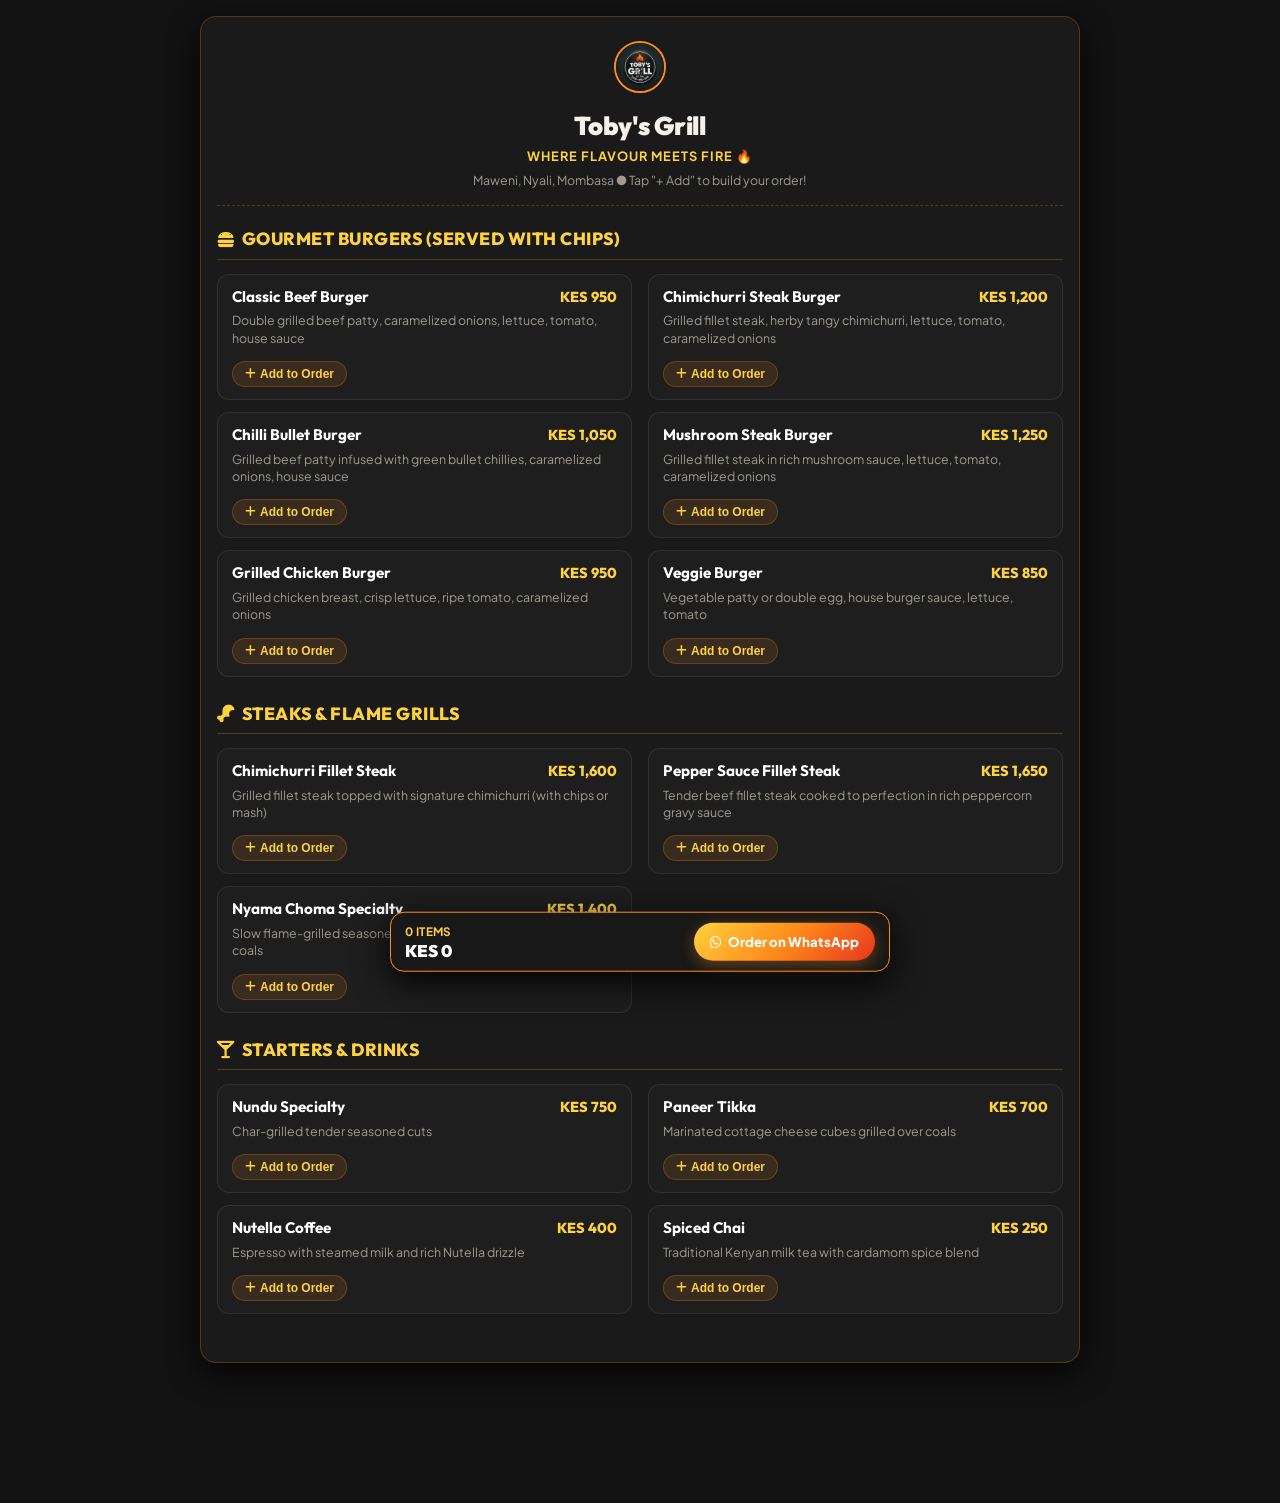
==== commit 3296cf7d: "Fix mobile floating cart button wrapping, icon alignment, and bottom padding overlay" ====
--- a/assets/menu/menu.html
+++ b/assets/menu/menu.html
@@ -2,7 +2,7 @@
 <html lang="en">
 <head>
   <meta charset="UTF-8">
-  <meta name="viewport" content="width=device-width, initial-scale=1.0">
+  <meta name="viewport" content="width=device-width, initial-scale=1.0, maximum-scale=1.0, user-scalable=no">
   <title>Toby's Grill — Interactive Menu & Order Builder</title>
   
   <!-- Fonts & Icons -->
@@ -21,7 +21,7 @@
       --flame-gradient: linear-gradient(135deg, #ffd23f 0%, #ff8c1a 50%, #e8351f 100%);
       --text-main: #f5f1ea;
       --text-muted: #a09a92;
-      --border-color: rgba(255, 140, 26, 0.2);
+      --border-color: rgba(255, 140, 26, 0.25);
       --font-heading: 'Outfit', sans-serif;
       --font-body: 'Plus Jakarta Sans', sans-serif;
     }
@@ -31,74 +31,74 @@
       background-color: var(--bg-dark);
       color: var(--text-main);
       font-family: var(--font-body);
-      line-height: 1.6;
-      padding: 20px 15px 100px; /* Extra bottom space for floating cart */
+      line-height: 1.5;
+      padding: 16px 12px 140px; /* Safe padding for bottom floating bar */
     }
 
     .menu-board {
       max-width: 880px;
       margin: 0 auto;
       background: var(--bg-card);
-      border: 2px solid var(--border-color);
-      border-radius: 20px;
-      padding: 32px 24px;
-      box-shadow: 0 15px 40px rgba(0,0,0,0.8);
+      border: 1px solid var(--border-color);
+      border-radius: 16px;
+      padding: 24px 16px;
+      box-shadow: 0 10px 30px rgba(0,0,0,0.8);
       position: relative;
     }
 
     .menu-header {
       text-align: center;
-      padding-bottom: 20px;
-      border-bottom: 2px dashed var(--border-color);
-      margin-bottom: 28px;
+      padding-bottom: 16px;
+      border-bottom: 1px dashed var(--border-color);
+      margin-bottom: 20px;
     }
 
     .logo-badge {
-      width: 64px;
-      height: 64px;
+      width: 52px;
+      height: 52px;
       border-radius: 50%;
       border: 2px solid var(--flame-orange);
-      margin: 0 auto 10px;
+      margin: 0 auto 8px;
       object-fit: cover;
     }
 
     .menu-title {
       font-family: var(--font-heading);
-      font-size: 2rem;
+      font-size: 1.6rem;
       font-weight: 900;
-      letter-spacing: -0.5px;
+      letter-spacing: -0.3px;
     }
 
     .menu-tagline {
       color: var(--flame-yellow);
-      font-size: 0.9rem;
+      font-size: 0.8rem;
       font-weight: 700;
       text-transform: uppercase;
-      letter-spacing: 1.5px;
+      letter-spacing: 1px;
       margin-top: 2px;
     }
 
     .location-text {
       color: var(--text-muted);
-      font-size: 0.825rem;
-      margin-top: 6px;
+      font-size: 0.775rem;
+      margin-top: 4px;
     }
 
     .menu-section {
-      margin-bottom: 32px;
+      margin-bottom: 24px;
     }
 
     .section-heading {
       font-family: var(--font-heading);
-      font-size: 1.25rem;
+      font-size: 1.1rem;
       font-weight: 800;
       color: var(--flame-yellow);
       display: flex;
       align-items: center;
-      gap: 8px;
-      padding-bottom: 8px;
+      gap: 6px;
+      padding-bottom: 6px;
       border-bottom: 1px solid rgba(255, 210, 63, 0.2);
-      margin-bottom: 16px;
+      margin-bottom: 14px;
       text-transform: uppercase;
       letter-spacing: 0.5px;
     }
@@ -106,51 +106,53 @@
     .menu-grid {
       display: grid;
       grid-template-columns: 1fr 1fr;
-      gap: 16px 24px;
+      gap: 12px 16px;
     }
 
     .menu-item {
       background: rgba(255, 255, 255, 0.02);
-      border: 1px solid rgba(255, 255, 255, 0.05);
+      border: 1px solid rgba(255, 255, 255, 0.08);
       border-radius: 12px;
-      padding: 14px;
+      padding: 12px 14px;
       display: flex;
       flex-direction: column;
       justify-content: space-between;
-      transition: border-color 0.2s ease;
+      transition: border-color 0.2s ease, background 0.2s ease;
     }
 
     .menu-item:hover, .menu-item.selected {
       border-color: var(--flame-orange);
+      background: rgba(255, 140, 26, 0.04);
     }
 
     .item-header {
       display: flex;
       justify-content: space-between;
-      align-items: baseline;
+      align-items: flex-start;
       gap: 8px;
     }
 
     .item-name {
       font-family: var(--font-heading);
       font-weight: 700;
-      font-size: 1rem;
+      font-size: 0.95rem;
       color: #ffffff;
+      line-height: 1.25;
     }
 
     .item-price {
       font-family: var(--font-heading);
       font-weight: 800;
-      font-size: 0.95rem;
+      font-size: 0.9rem;
       color: var(--flame-yellow);
       white-space: nowrap;
     }
 
     .item-desc {
-      font-size: 0.8rem;
+      font-size: 0.775rem;
       color: var(--text-muted);
-      margin: 4px 0 12px;
-      line-height: 1.45;
+      margin: 4px 0 10px;
+      line-height: 1.4;
     }
 
     .item-action-bar {
@@ -158,20 +160,22 @@
       align-items: center;
       justify-content: space-between;
       margin-top: auto;
+      padding-top: 4px;
     }
 
     .add-btn {
       background: rgba(255, 140, 26, 0.12);
       color: var(--flame-yellow);
       border: 1px solid var(--border-color);
-      padding: 6px 14px;
+      padding: 5px 12px;
       border-radius: 9999px;
-      font-size: 0.8rem;
+      font-size: 0.75rem;
       font-weight: 700;
       cursor: pointer;
       display: inline-flex;
       align-items: center;
-      gap: 6px;
+      gap: 4px;
+      white-space: nowrap;
       transition: all 0.2s ease;
     }
 
@@ -184,22 +188,22 @@
     .qty-controls {
       display: none;
       align-items: center;
-      gap: 8px;
-      background: rgba(255, 140, 26, 0.15);
+      gap: 6px;
+      background: rgba(255, 140, 26, 0.2);
       border: 1px solid var(--flame-orange);
       border-radius: 9999px;
-      padding: 3px 8px;
+      padding: 2px 8px;
     }
 
     .qty-btn {
       background: none;
       border: none;
       color: var(--flame-yellow);
-      font-size: 0.9rem;
+      font-size: 0.85rem;
       font-weight: 800;
       cursor: pointer;
-      width: 24px;
-      height: 24px;
+      width: 22px;
+      height: 22px;
       display: flex;
       align-items: center;
       justify-content: center;
@@ -211,32 +215,32 @@
     }
 
     .qty-count {
-      font-size: 0.85rem;
+      font-size: 0.8rem;
       font-weight: 800;
       color: #ffffff;
-      min-width: 16px;
+      min-width: 14px;
       text-align: center;
     }
 
-    /* Floating WhatsApp Cart Bar */
+    /* --- Fully Mobile-Optimized Floating Cart Bar --- */
     .floating-cart {
       position: fixed;
-      bottom: 20px;
+      bottom: max(12px, env(safe-area-inset-bottom));
       left: 50%;
-      transform: translateX(-50%) translateY(120%);
-      width: 90%;
-      max-width: 650px;
-      background: #1c1c1c;
-      border: 2px solid var(--flame-orange);
-      border-radius: 16px;
-      padding: 14px 20px;
-      box-shadow: 0 10px 30px rgba(0, 0, 0, 0.9);
+      transform: translateX(-50%) translateY(140%);
+      width: calc(100% - 20px);
+      max-width: 500px;
+      background: #181818;
+      border: 1.5px solid var(--flame-orange);
+      border-radius: 14px;
+      padding: 10px 14px;
+      box-shadow: 0 10px 35px rgba(0, 0, 0, 0.95);
       display: flex;
       align-items: center;
       justify-content: space-between;
-      gap: 12px;
-      z-index: 1000;
-      transition: transform 0.35s cubic-bezier(0.175, 0.885, 0.32, 1.275);
+      gap: 10px;
+      z-index: 2000;
+      transition: transform 0.3s cubic-bezier(0.175, 0.885, 0.32, 1.275);
     }
 
     .floating-cart.active {
@@ -246,49 +250,56 @@
     .cart-summary {
       display: flex;
       flex-direction: column;
+      min-width: 100px;
     }
 
     .cart-count-badge {
-      font-size: 0.8rem;
+      font-size: 0.725rem;
       color: var(--flame-yellow);
       font-weight: 700;
       text-transform: uppercase;
-      letter-spacing: 0.5px;
+      letter-spacing: 0.4px;
+      white-space: nowrap;
     }
 
     .cart-total-price {
       font-family: var(--font-heading);
-      font-size: 1.2rem;
+      font-size: 1.05rem;
       font-weight: 900;
       color: #ffffff;
+      line-height: 1.2;
     }
 
     .btn-send-whatsapp {
       background: var(--flame-gradient);
       color: #ffffff;
-      padding: 10px 20px;
+      padding: 9px 16px;
       border-radius: 9999px;
       font-weight: 800;
-      font-size: 0.9rem;
+      font-size: 0.825rem;
       border: none;
       cursor: pointer;
       display: inline-flex;
       align-items: center;
-      gap: 8px;
+      gap: 6px;
       text-decoration: none;
-      box-shadow: 0 4px 15px rgba(255, 140, 26, 0.4);
+      white-space: nowrap;
+      flex-shrink: 0;
+      box-shadow: 0 4px 15px rgba(255, 140, 26, 0.35);
     }
 
     .btn-send-whatsapp:hover {
-      transform: scale(1.03);
+      transform: scale(1.02);
     }
 
     @media (max-width: 768px) {
-      .menu-board { padding: 20px 14px; }
-      .menu-grid { grid-template-columns: 1fr; }
-      .floating-cart { width: 94%; padding: 12px 14px; }
-      .cart-total-price { font-size: 1.05rem; }
-      .btn-send-whatsapp { font-size: 0.825rem; padding: 9px 14px; }
+      body { padding: 12px 10px 140px; }
+      .menu-board { padding: 16px 12px; }
+      .menu-grid { grid-template-columns: 1fr; gap: 10px; }
+      .menu-title { font-size: 1.4rem; }
+      .floating-cart { width: calc(100% - 16px); padding: 8px 12px; }
+      .cart-total-price { font-size: 0.975rem; }
+      .btn-send-whatsapp { font-size: 0.775rem; padding: 8px 12px; }
     }
   </style>
 </head>
@@ -541,12 +552,12 @@
   <!-- Floating WhatsApp Order Basket -->
   <div class="floating-cart" id="floating-cart">
     <div class="cart-summary">
-      <span class="cart-count-badge" id="cart-count">0 ITEMS SELECTED</span>
+      <span class="cart-count-badge" id="cart-count">0 ITEMS</span>
       <span class="cart-total-price" id="cart-price">KES 0</span>
     </div>
 
     <a href="#" class="btn-send-whatsapp" id="whatsapp-order-link" target="_blank" onclick="sendOrderToWhatsApp(event)">
-      <i class="fab fa-whatsapp" style="font-size: 1.1rem;"></i> Send Order on WhatsApp 🔥
+      <i class="fab fa-whatsapp"></i> Order on WhatsApp
     </a>
   </div>
 
@@ -617,7 +628,7 @@
       });
 
       if (totalItems > 0) {
-        countBadge.textContent = `${totalItems} ${totalItems === 1 ? 'ITEM' : 'ITEMS'} SELECTED`;
+        countBadge.textContent = `${totalItems} ${totalItems === 1 ? 'ITEM' : 'ITEMS'}`;
         priceBadge.textContent = `KES ${totalPrice.toLocaleString()}`;
         floatingCart.classList.add('active');
       } else {
